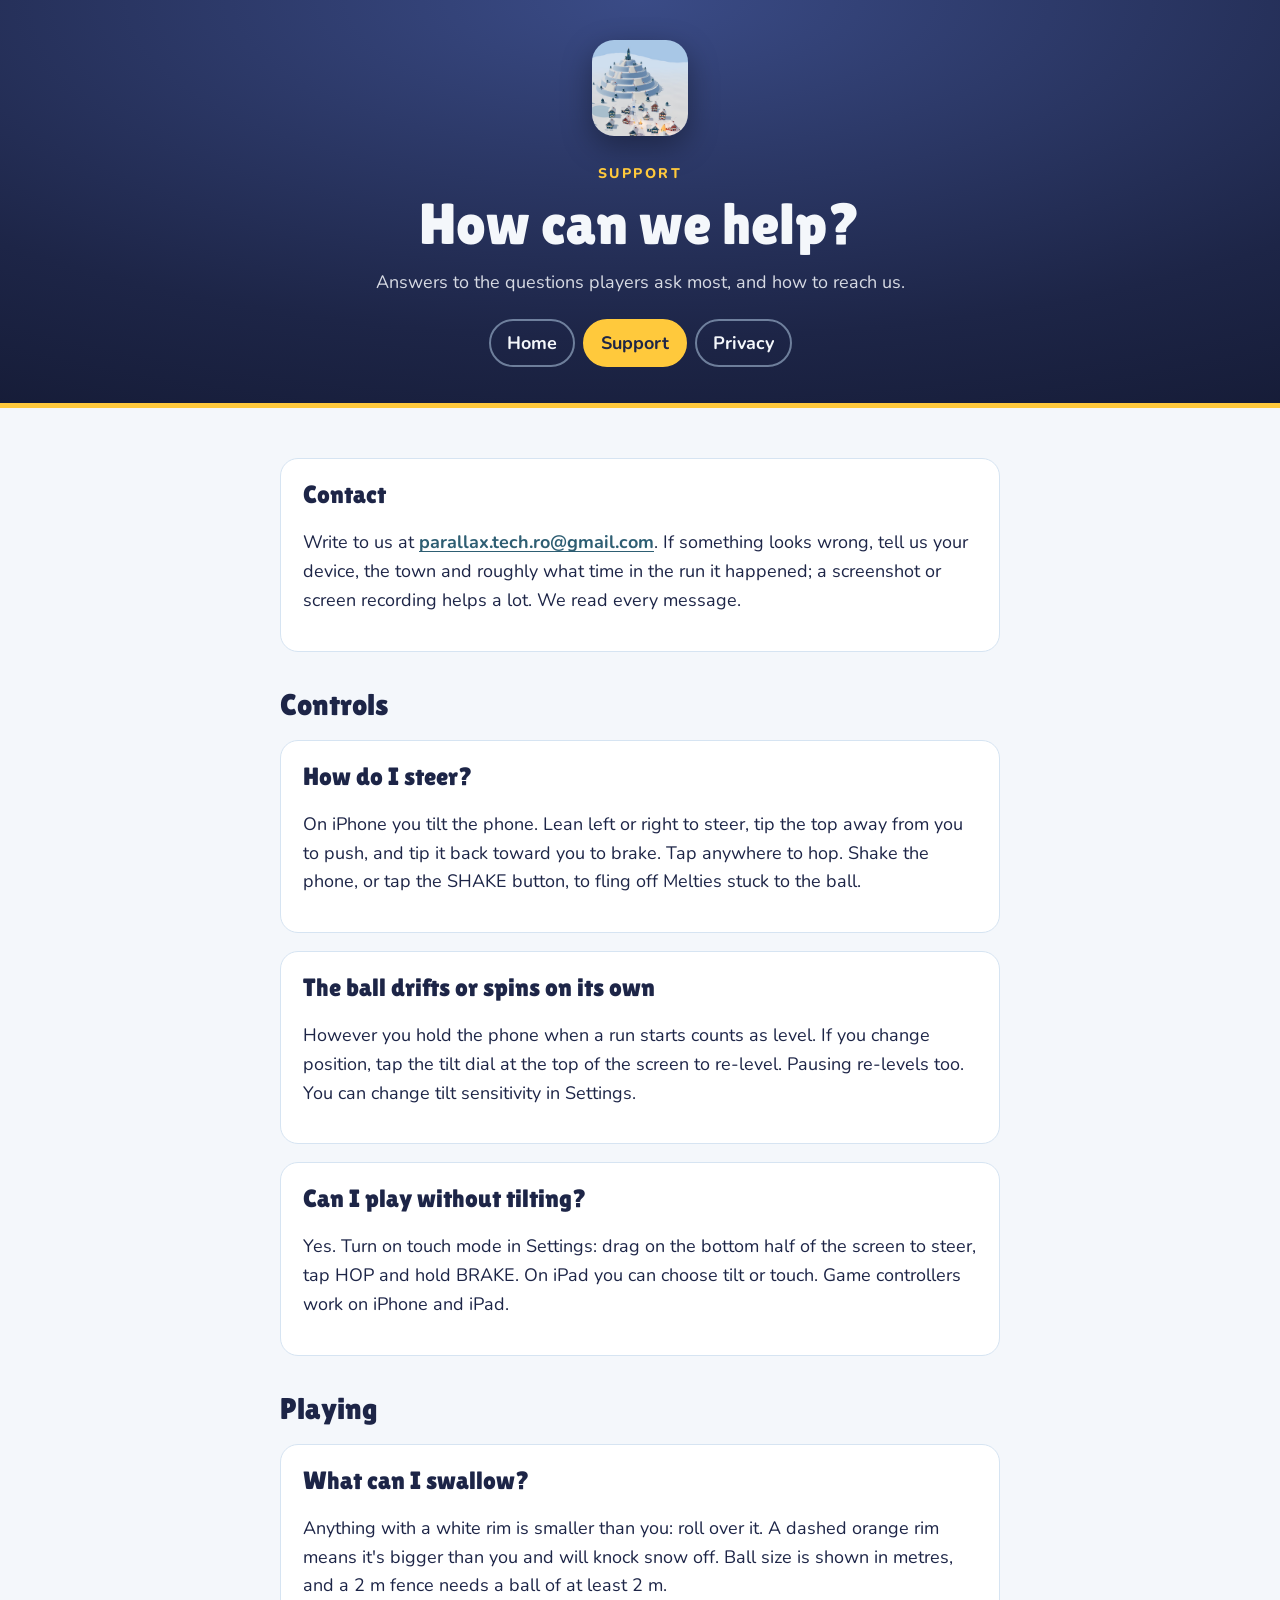
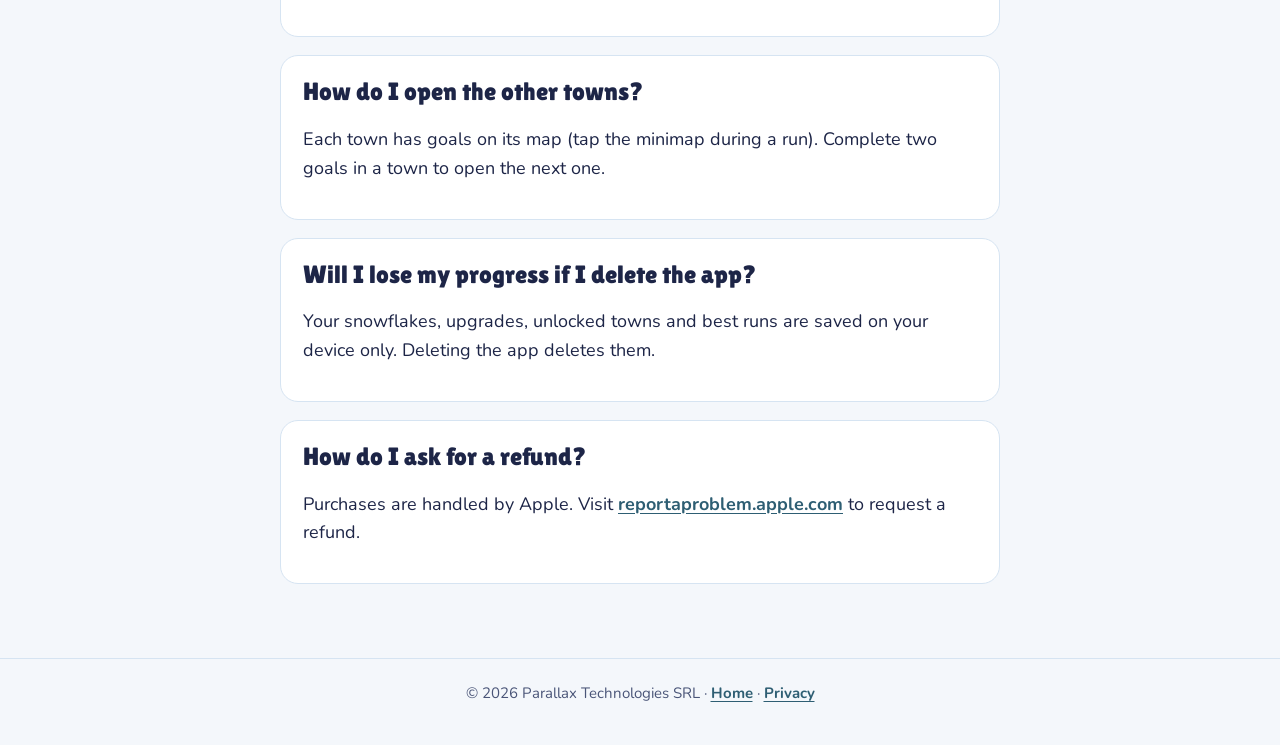
==== support.html @ 1ae6f8ed "Snowball support, privacy and home pages" ====
<!doctype html>
<html lang="en">
<head>
<meta charset="utf-8">
<meta name="viewport" content="width=device-width, initial-scale=1">
<title>Snowball Support</title>
<meta name="description" content="Help with Snowball: tilt controls, touch mode, saved progress and how to reach us.">
<link rel="icon" href="icon.png">
<link rel="stylesheet" href="style.css">
</head>
<body>
<header class="band">
  <div class="inner">
    <img src="icon.png" alt="Snowball app icon">
    <p class="eyebrow">Support</p>
    <h1>How can we help?</h1>
    <p class="lede">Answers to the questions players ask most, and how to reach us.</p>
    <nav class="tabs" aria-label="Pages">
      <a href="index.html">Home</a>
      <a href="support.html" aria-current="page">Support</a>
      <a href="privacy.html">Privacy</a>
    </nav>
  </div>
</header>
<main>
  <section class="card">
    <h2>Contact</h2>
    <p>Write to us at <a href="mailto:parallax.tech.ro@gmail.com">parallax.tech.ro@gmail.com</a>. If something looks wrong, tell us your device, the town and roughly what time in the run it happened; a screenshot or screen recording helps a lot. We read every message.</p>
  </section>

  <h2>Controls</h2>
  <section class="card">
    <h2>How do I steer?</h2>
    <p>On iPhone you tilt the phone. Lean left or right to steer, tip the top away from you to push, and tip it back toward you to brake. Tap anywhere to hop. Shake the phone, or tap the SHAKE button, to fling off Melties stuck to the ball.</p>
  </section>
  <section class="card">
    <h2>The ball drifts or spins on its own</h2>
    <p>However you hold the phone when a run starts counts as level. If you change position, tap the tilt dial at the top of the screen to re-level. Pausing re-levels too. You can change tilt sensitivity in Settings.</p>
  </section>
  <section class="card">
    <h2>Can I play without tilting?</h2>
    <p>Yes. Turn on touch mode in Settings: drag on the bottom half of the screen to steer, tap HOP and hold BRAKE. On iPad you can choose tilt or touch. Game controllers work on iPhone and iPad.</p>
  </section>

  <h2>Playing</h2>
  <section class="card">
    <h2>What can I swallow?</h2>
    <p>Anything with a white rim is smaller than you: roll over it. A dashed orange rim means it's bigger than you and will knock snow off. Ball size is shown in metres, and a 2 m fence needs a ball of at least 2 m.</p>
  </section>
  <section class="card">
    <h2>How do I open the other towns?</h2>
    <p>Each town has goals on its map (tap the minimap during a run). Complete two goals in a town to open the next one.</p>
  </section>
  <section class="card">
    <h2>Will I lose my progress if I delete the app?</h2>
    <p>Your snowflakes, upgrades, unlocked towns and best runs are saved on your device only. Deleting the app deletes them.</p>
  </section>
  <section class="card">
    <h2>How do I ask for a refund?</h2>
    <p>Purchases are handled by Apple. Visit <a href="https://reportaproblem.apple.com">reportaproblem.apple.com</a> to request a refund.</p>
  </section>
</main>
<footer>&copy; 2026 Parallax Technologies SRL &middot; <a href="index.html">Home</a> &middot; <a href="privacy.html">Privacy</a></footer>
</body>
</html>
---- style.css ----
/* Snowball support pages. The game's palette and fonts (docs/art-direction.md). Lilita One and Nunito are SIL OFL. */
@font-face { font-family: "Lilita One"; src: url("fonts/LilitaOne.woff2") format("woff2"); font-display: swap; }
@font-face { font-family: "Nunito"; src: url("fonts/Nunito.woff2") format("woff2"); font-weight: 400 900; font-display: swap; }

:root {
  --night: #1d2547; --snow: #f4f7fb; --frost: #bfd9f2; --pine: #2e5e73; --ember: #ff7a2f; --spark: #ffc93c;
  --bg: var(--snow); --text: var(--night); --muted: #4a5578; --panel: #ffffff; --rule: #d6e4f2; --link: var(--pine);
}
@media (prefers-color-scheme: dark) {
  :root { --bg: #141a33; --text: var(--snow); --muted: #c3cde3; --panel: var(--night); --rule: #2f3a66; --link: var(--frost); }
}
* { box-sizing: border-box; }
html { -webkit-text-size-adjust: 100%; }
body { margin: 0; background: var(--bg); color: var(--text); font: 18px/1.6 "Nunito", system-ui, sans-serif; }
a { color: var(--link); font-weight: 700; text-underline-offset: 3px; }
header.band { background: radial-gradient(120% 140% at 50% 0%, #3a4b86 0%, var(--night) 60%, #11162d 100%); color: var(--snow); border-bottom: 5px solid var(--spark); }
header.band .inner { max-width: 760px; margin: 0 auto; padding: 40px 20px 36px; text-align: center; }
header.band img { width: 96px; height: 96px; border-radius: 22px; box-shadow: 0 10px 30px rgba(0,0,0,.35); }
.eyebrow { color: var(--spark); font-weight: 800; letter-spacing: .18em; text-transform: uppercase; font-size: 14px; margin: 18px 0 4px; }
h1, h2 { font-family: "Lilita One", "Arial Rounded MT Bold", sans-serif; font-weight: 400; line-height: 1.15; }
h1 { font-size: clamp(38px, 8vw, 58px); margin: 6px 0 10px; }
header.band p.lede { margin: 0 auto; max-width: 560px; color: rgba(244,247,251,.86); }
nav.tabs { display: flex; justify-content: center; gap: 8px; flex-wrap: wrap; margin-top: 22px; }
nav.tabs a { color: var(--snow); text-decoration: none; padding: 8px 16px; border-radius: 999px; border: 2px solid rgba(191,217,242,.5); }
nav.tabs a[aria-current="page"] { background: var(--spark); color: var(--night); border-color: var(--spark); }
main { max-width: 760px; margin: 0 auto; padding: 32px 20px 56px; }
h2 { font-size: 30px; margin: 36px 0 8px; }
section.card { background: var(--panel); border: 1px solid var(--rule); border-radius: 18px; padding: 6px 22px 18px; margin: 18px 0; }
section.card h2 { margin-top: 16px; font-size: 25px; }
ul { padding-left: 1.2em; } li { margin: 6px 0; }
.hot { color: var(--ember); font-weight: 800; }
.note { color: var(--muted); font-size: 16px; }
.pill { display: inline-block; background: var(--spark); color: var(--night); font-weight: 800; padding: 6px 14px; border-radius: 999px; }
footer { border-top: 1px solid var(--rule); color: var(--muted); font-size: 15px; text-align: center; padding: 22px 20px 40px; }
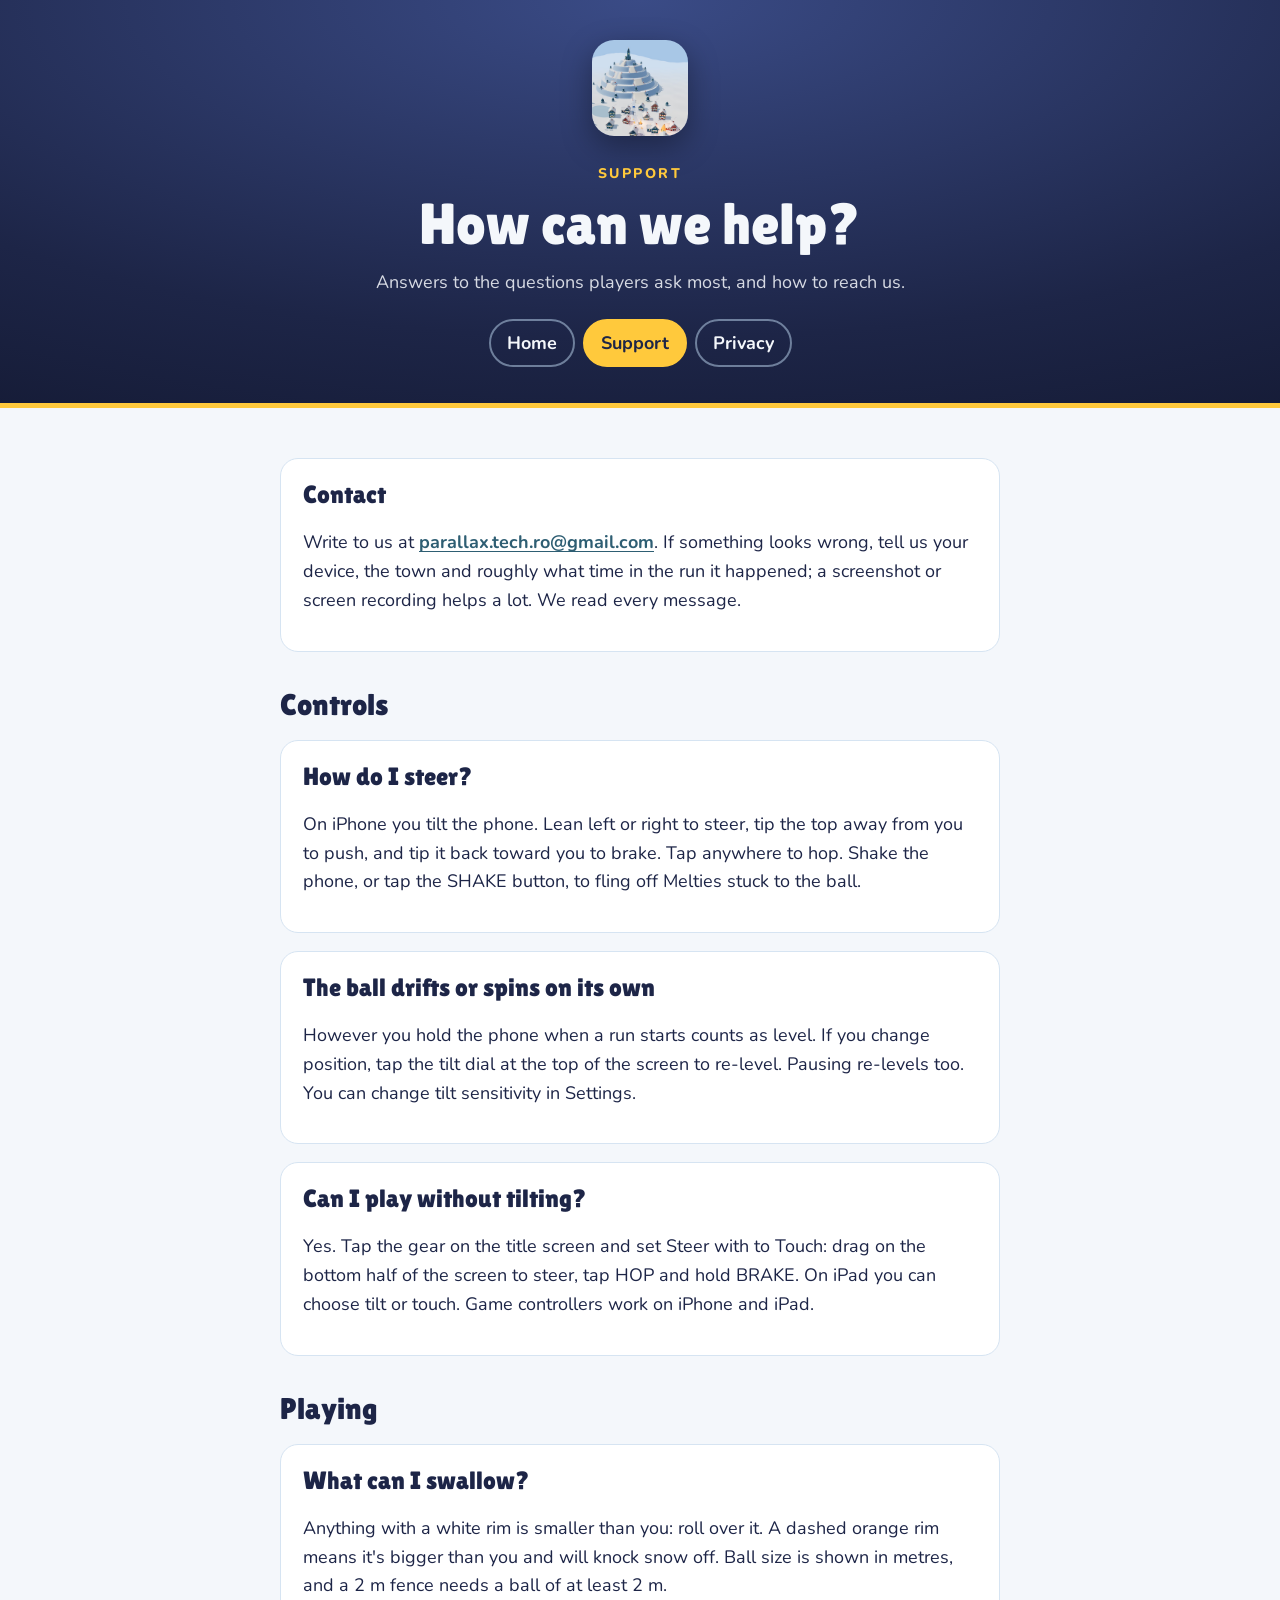
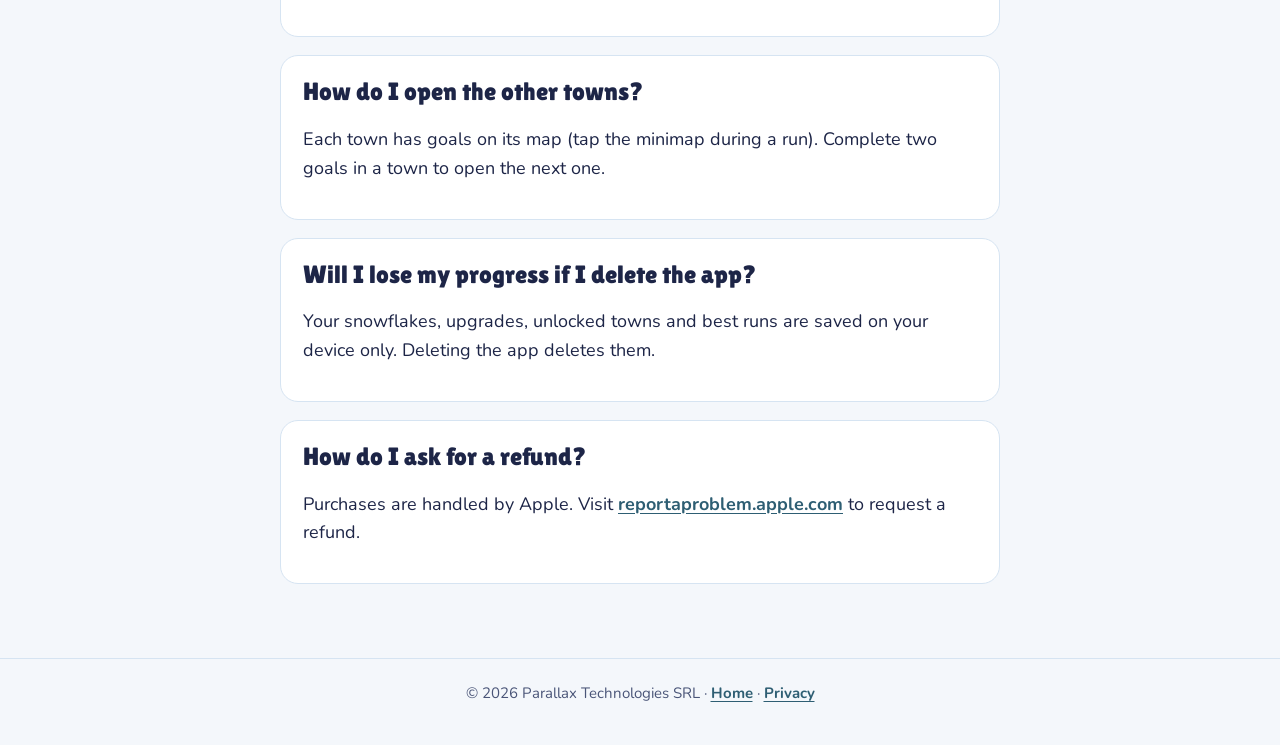
==== commit 1eab0c0c: "Touch mode wording matches Settings" ====
--- a/support.html
+++ b/support.html
@@ -39,7 +39,7 @@
   </section>
   <section class="card">
     <h2>Can I play without tilting?</h2>
-    <p>Yes. Turn on touch mode in Settings: drag on the bottom half of the screen to steer, tap HOP and hold BRAKE. On iPad you can choose tilt or touch. Game controllers work on iPhone and iPad.</p>
+    <p>Yes. Tap the gear on the title screen and set Steer with to Touch: drag on the bottom half of the screen to steer, tap HOP and hold BRAKE. On iPad you can choose tilt or touch. Game controllers work on iPhone and iPad.</p>
   </section>
 
   <h2>Playing</h2>
